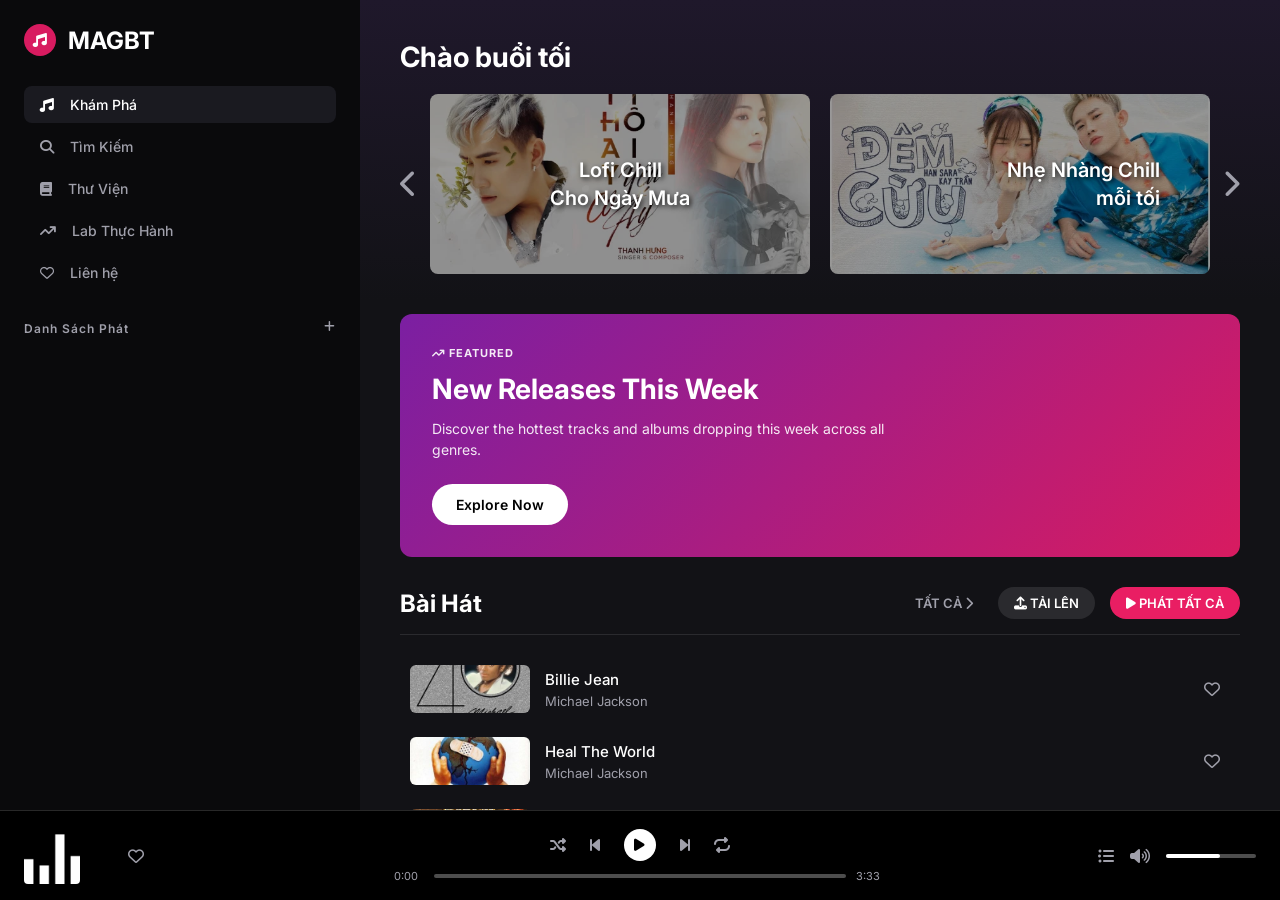
==== index.html @ b487c36a "first commit" ====
<!DOCTYPE html>
<html lang="vi">
<head>
    <meta charset="UTF-8">
    <meta name="viewport" content="width=device-width, initial-scale=1.0">
    <title>MusicAyGiBiTeo</title>
    <link rel="stylesheet" href="css/style.css">
    <link rel="stylesheet" href="css/responsive.css">
    <link rel="stylesheet" href="https://cdnjs.cloudflare.com/ajax/libs/font-awesome/6.4.0/css/all.min.css">
</head>
<body>
    <div class="app-layout">
        <aside class="sidebar">
            <div class="logo">
                <div class="logo-icon"><i class="fa-solid fa-music"></i></div>
                <h2>MAGBT</h2>
            </div>

            <nav class="nav-menu">
                <a href="index.html" class="nav-item active"><i class="fa-solid fa-music"></i> Khám Phá</a>
                 <a href="search.html" class="nav-item"><i class="fa-solid fa-magnifying-glass"></i> Tìm Kiếm</a>
                <a href="library.html" class="nav-item "><i class="fa-solid fa-book"></i> Thư Viện</a>
                  <a href="labthuchanh.html" class="nav-item"><i class="fa-solid fa-arrow-trend-up"></i> Lab Thực Hành</a>
                <a href="lienhe.html" class="nav-item "><i class="fa-regular fa-heart"></i> Liên hệ</a>
            </nav>

            <div class="playlists-section">
                <div class="section-header">
                    <span>Danh Sách Phát</span>
                    <i class="fa-solid fa-plus"></i>
                </div>
                <div class="playlist-items">
                   
                    
                   
                </div>
            </div>
        </aside>

        <main class="main-content">
            <section class="banner-wrap-section">
                <h2 class="greeting-title">Chào buổi tối</h2>
                
                <div class="banner-carousel-container">
                    <button class="carousel-btn prev-btn"><i class="fa-solid fa-chevron-left"></i></button>

                    <div class="carousel-track-wrapper">
                        <div class="carousel-track" id="banner-track">
                            
                            <div class="banner-item">
                                <img src="assets/img/mv/1.webp" alt="Lofi Chill">
                                <div class="banner-text">
                                    <h3>Lofi Chill<br>Cho Ngày Mưa</h3>
                                </div>
                            </div>

                            <div class="banner-item">
                                <img src="assets/img/mv/2.webp" alt="Nhẹ Nhàng Chill">
                                <div class="banner-text right-align">
                                    <h3>Nhẹ Nhàng Chill<br>mỗi tối</h3>
                                </div>
                            </div>

                            <div class="banner-item">
                                <img src="assets/img/mv/3.webp" alt="Sôi Động">
                                <div class="banner-text">
                                    <h3>Sôi Động<br>Cuối Tuần</h3>
                                </div>
                            </div>
                                <div class="banner-item">
                                    <img src="assets/img/slider-discover/4.jpg" alt="Tình Yêu Mùa Hè">
                                <div class="banner-text right-align">
                                    <h3>Tình Yêu Mùa Hè<br>Rực Rỡ</h3>
                                </div>
                            </div>
                        </div>
                    </div>

                    <button class="carousel-btn next-btn"><i class="fa-solid fa-chevron-right"></i></button>
                </div>
            </section>

            


            <section class="now-playing-display" style="display:none;">
                <div class="now-playing-card">
                    <img class="now-playing-thumb" src="" alt="Album Cover">
                    <div class="now-playing-details">
                        <h2 class="now-playing-title">Chọn một bài hát để phát</h2>
                        <p class="now-playing-artist">-</p>
                        <div class="now-playing-time">
                            <span class="now-playing-current">0:00</span> / <span class="now-playing-duration">0:00</span>
                        </div>
                    </div>
                </div>
            </section>

            <section class="now-playing-display" style="display:none;" aria-hidden="true">
                <div class="now-playing-card">
                    <img class="now-playing-thumb" src="" alt="Now playing cover">
                    <div class="now-playing-details">
                        <h2 class="now-playing-title">Chọn một bài hát để phát</h2>
                        <p class="now-playing-artist">-</p>
                        <div class="now-playing-time">
                            <span class="now-playing-current">0:00</span> / <span class="now-playing-duration">0:00</span>
                        </div>
                    </div>
                </div>
            </section>

            <section class="featured-banner">
                <p class="tag"><i class="fa-solid fa-arrow-trend-up"></i> FEATURED</p>
                <h2>New Releases This Week</h2>
                <p class="banner-desc">Discover the hottest tracks and albums dropping this week across all genres.</p>
                <button class="btn-explore">Explore Now</button>
            </section>

            <div class="pro-track-section">
    <div class="pro-track-header">
        <h2>Bài Hát</h2>
        <div class="header-actions">
            <a href="#" class="view-all">TẤT CẢ <i class="fa-solid fa-chevron-right"></i></a>
            <button class="btn-action btn-upload"><i class="fa-solid fa-upload"></i> TẢI LÊN</button>
            <button class="btn-action btn-playall"><i class="fa-solid fa-play"></i> PHÁT TẤT CẢ</button>
            <input type="file" id="uploadAudioInput" accept="audio/*" multiple style="display:none">
        </div>
    </div>

    <div class="pro-track-list">
        <div class="pro-track-item" 
             data-src="assets/music/list-song/Billie Jean.mp3"
             data-title="Billie Jean"
             data-artist="Michael Jackson"
             data-thumb="assets/img/songs/billiejean.jpg">
            
            <div class="track-thumb">
                <img src="assets/img/songs/billiejean.jpg" alt="Song Cover">
                <div class="thumb-overlay"><i class="fa-solid fa-play"></i></div>
            </div>
            <div class="track-body">
                <h4>Billie Jean</h4>
                <p>Michael Jackson</p>
            </div>
            <div class="track-actions">
                <i class="fa-regular fa-heart"></i>
               
            </div>
        </div>


        <div class="pro-track-item" 
             data-src="assets/music/list-song/Heal The World.mp3"
             data-title="Heal The World"
             data-artist="Michael Jackson"
             data-thumb="assets/img/songs/healtheworld.jpg">
            
            <div class="track-thumb">
                <img src="assets/img/songs/healtheworld.jpg" alt="Song Cover">
                <div class="thumb-overlay"><i class="fa-solid fa-play"></i></div>
            </div>
            <div class="track-body">
                <h4>Heal The World</h4>
                <p>Michael Jackson</p>
            </div>
            <div class="track-actions">
                <i class="fa-regular fa-heart"></i>
    
            </div>
        </div>
        <div class="pro-track-item" 
             data-src="assets/music/list-song/Tuyển Bạn Gái.mp3"
             data-title="Tuyển Bạn Gái"
             data-artist="Ogenus"
             data-thumb="assets/img/songs/tuyenbangai.jpg">
            
            <div class="track-thumb">
                <img src="assets/img/songs/tuyenbangai.jpg" alt="Song Cover">
                <div class="thumb-overlay"><i class="fa-solid fa-play"></i></div>
            </div>
            <div class="track-body">
                <h4>Tuyển Bạn Gái</h4>
                <p>Ogenus</p>
            </div>
            <div class="track-actions">
                <i class="fa-regular fa-heart"></i>
    
            </div>
        </div>
          <div class="pro-track-item" 
             data-src="assets/music/list-song/Anh Chẳng Thể.mp3"
             data-title="Anh Chẳng Thể"
             data-artist="Phạm Kỳ"
             data-thumb="assets/img/songs/anhchangthe.jpg">
            
            <div class="track-thumb">
                <img src="assets/img/songs/anhchangthe.jpg" alt="Song Cover">
                <div class="thumb-overlay"><i class="fa-solid fa-play"></i></div>
            </div>
            <div class="track-body">
                <h4>Anh Chẳng Thể</h4>
                <p>Phạm Kỳ</p>
            </div>
            <div class="track-actions">
                <i class="fa-regular fa-heart"></i>
    
            </div>
        </div>

      
       

       

    </div>
</div>

            <section class="popular-albums">
                <div class="section-header-main">
                    <h2>Albums Thịnh Hành</h2>
                    <a href="#" class="see-all">See all <i class="fa-solid fa-chevron-right"></i></a>
                </div>
                <div class="albums-scroll">
                    <div class="album-card">
                        <img src="https://images.unsplash.com/photo-1614613535308-eb5fbd3d2c17?q=80&w=200&auto=format&fit=crop" alt="Album">
                        <h4>Neon Solitude</h4>
                        <p>Luna Ray</p>
                    </div>
                    <div class="album-card">
                        <img src="https://images.unsplash.com/photo-1511671782779-c97d3d27a1d4?q=80&w=200&auto=format&fit=crop" alt="Album">
                        <h4>Side B</h4>
                        <p>The Static</p>
                    </div>
                    <div class="album-card">
                        <img src="https://images.unsplash.com/photo-1557672172-298e090bd0f1?q=80&w=200&auto=format&fit=crop" alt="Album">
                        <h4>Electric Youth</h4>
                        <p>Cypher</p>
                    </div>
                    <div class="album-card">
                        <img src="https://images.unsplash.com/photo-1470225620780-dba8ba36b745?q=80&w=200&auto=format&fit=crop" alt="Album">
                        <h4>Cosmos</h4>
                        <p>Orbital</p>
                    </div>
                    <div class="album-card">
                        <img src="https://images.unsplash.com/photo-1514525253161-7a46d19cd819?q=80&w=200&auto=format&fit=crop" alt="Album">
                        <h4>Wax</h4>
                        <p>Analogue</p>
                    </div>
                </div>
            </section>
             <section class="popular-">
                <div class="section-header-main">
                    <h2>Nghệ Sĩ Thịnh Hành</h2>
                    <a href="#" class="see-all">See all <i class="fa-solid fa-chevron-right"></i></a>
                </div>
                <div class="albums-scroll">
                    <div class="album-card">
                        <img src="assets/img/singer/hieuthu2.jpg" alt="Album">
                        <h4>HIEUTHUHAI</h4>
                        <p>70242 người theo dõi</p>
                    </div>
                    <div class="album-card">
                        <img src="assets/img/singer/dangrangto.jpg" alt="Album">
                        <h4>Dangrangto</h4>
                        <p>24550 người theo dõi</p>
                    </div>
                    <div class="album-card">
                        <img src="assets/img/singer/4.webp" alt="Album">
                        <h4>Sơn Tùng MTP</h4>
                        <p>150000 người theo dõi</p>
                    </div>
                    <div class="album-card">
                        <img src="assets/img/singer/j97.jpg" alt="Album">
                        <h4>Jack - 97</h4>
                        <p>36189 người theo dõi</p>
                    </div>
                    <div class="album-card">
                        <img src="https://images.unsplash.com/photo-1514525253161-7a46d19cd819?q=80&w=200&auto=format&fit=crop" alt="Album">
                        <h4>Wax</h4>
                        <p>Analogue</p>
                    </div>
                </div>
            </section>
            <footer>
            <p>Trần Trương Hoàng Nhân - DH52301371 - D23_TH07</p>
        </footer>
        </main>
    </div>

    <footer class="player-bar">
        <div class="now-playing">
                <img src="assets/img/songs/icon-playing.gif" width="40"  alt="Now Playing">
            <div class="playing-info">
                <h4></h4>
                <p></p>
            </div>
            <i class="fa-regular fa-heart"></i>
        </div>

        <div class="player-controls-wrapper">
            <div class="controls-buttons">
                <i class="fa-solid fa-shuffle"></i>
                <i class="fa-solid fa-backward-step"></i>
                <button class="play-circle"><i class="fa-solid fa-play"></i></button>
                <i class="fa-solid fa-forward-step"></i>
                <i class="fa-solid fa-repeat"></i>
            </div>
            <div class="playback-bar">
                <span class="time">0:00</span>
                <div class="progress-bg"><div class="progress-current" "></div></div>
                <span class="time">3:33</span>
            </div>
        </div>

        <div class="extra-controls">
            <i class="fa-solid fa-list-ul"></i>
            <i class="fa-solid fa-volume-high"></i>
            <div class="volume-bg"><div class="volume-current" style="width: 60%;"></div></div>
        </div>
    </footer>
    <script src="js/main.js"></script>
    <script src="js/banner.js"></script>
    <script src="js/responsive.js"></script>
</body>
</html>
---- css/style.css ----
@import url('https://fonts.googleapis.com/css2?family=Inter:wght@400;500;600;700&display=swap');

:root {
    --bg-main: #121216;
    --bg-sidebar: #0a0a0c;
    --bg-player: #000000;
    --bg-card: #1c1c24;
    --bg-card-hover: #2a2a35;
    --text-primary: #ffffff;
    --text-secondary: #a0a0ab;
    --accent-color: #d81b60;
    --player-height: 90px;
}

* {
    margin: 0;
    padding: 0;
    box-sizing: border-box;
    font-family: 'Inter', sans-serif;
}

body {
    background-color: var(--bg-main);
    color: var(--text-primary);
    height: 100vh;
    overflow: hidden;
}

.app-layout {
    display: flex;
    height: calc(100vh - var(--player-height));
}

/* ================= SIDEBAR ================= */
.sidebar {
    width: 360px;
    background-color: var(--bg-sidebar);
    padding: 24px;
    display: flex;
    flex-direction: column;
}

.logo {
    display: flex;
    align-items: center;
    gap: 12px;
    margin-bottom: 30px;
}

.logo-icon {
    background-color: var(--accent-color);
    width: 32px;
    height: 32px;
    border-radius: 50%;
    display: flex;
    align-items: center;
    justify-content: center;
    font-size: 14px;
}

.nav-menu {
    display: flex;
    flex-direction: column;
    gap: 5px;
    margin-bottom: 30px;
}

.nav-item {
    text-decoration: none;
    color: var(--text-secondary);
    padding: 10px 16px;
    border-radius: 8px;
    display: flex;
    align-items: center;
    gap: 16px;
    font-weight: 500;
    font-size: 14px;
    transition: all 0.2s;
}

.nav-item:hover {
    color: var(--text-primary);
}

.nav-item.active {
    background-color: #1a1a20;
    color: var(--text-primary);
}

.section-header {
    display: flex;
    justify-content: space-between;
    color: var(--text-secondary);
    font-size: 12px;
    font-weight: 600;
    letter-spacing: 1px;
    margin-bottom: 15px;
}

.playlist-items {
    overflow-y: auto;
    display: flex;
    flex-direction: column;
    gap: 15px;
}

.pl-item {
    display: flex;
    align-items: center;
    gap: 12px;
    cursor: pointer;
}

.pl-icon {
    background-color: #1a1a20;
    padding: 10px;
    border-radius: 6px;
    color: var(--text-secondary);
    font-size: 12px;
}

.pl-info p {
    font-size: 14px;
    font-weight: 500;
}

.pl-info span {
    font-size: 12px;
    color: var(--text-secondary);
}

/* ================= MAIN CONTENT ================= */
.main-content {
    flex: 1;
    padding: 30px 40px;
    overflow-y: auto;
    background: linear-gradient(180deg, #1f182b 0%, var(--bg-main) 300px);
}

.top-header {
    display: flex;
    justify-content: space-between;
    align-items: flex-start;
    margin-bottom: 30px;
}

.greeting {
    font-size: 28px;
    font-weight: 700;
    margin-bottom: 4px;
}

.subtitle {
    color: var(--text-secondary);
    font-size: 14px;
}

.user-avatar {
    background-color: var(--accent-color);
    width: 36px;
    height: 36px;
    border-radius: 50%;
    display: flex;
    align-items: center;
    justify-content: center;
    font-weight: 600;
    font-size: 14px;
}

.section-header-main {
    display: flex;
    justify-content: space-between;
    align-items: flex-end;
    margin-bottom: 16px;
    margin-top: 40px;
}

.section-header-main h2 {
    font-size: 20px;
    font-weight: 600;
}

.see-all {
    color: var(--text-secondary);
    text-decoration: none;
    font-size: 13px;
    font-weight: 500;
}

.see-all:hover {
    color: var(--text-primary);
    text-decoration: underline;
}

/* Recently Played Grid */
.recent-grid {
    display: grid;
    grid-template-columns: repeat(2, 1fr);
    gap: 16px;
}

.recent-card {
    background-color: var(--bg-card);
    border-radius: 6px;
    display: flex;
    align-items: center;
    cursor: pointer;
    overflow: hidden;
    transition: background 0.3s;
}

.recent-card:hover {
    background-color: var(--bg-card-hover);
}

.recent-card img {
    width: 64px;
    height: 64px;
    object-fit: cover;
}

.recent-info {
    padding: 0 16px;
}

.recent-info h4 {
    font-size: 14px;
    font-weight: 600;
    margin-bottom: 4px;
}

.recent-info p {
    font-size: 13px;
    color: var(--text-secondary);
}

/* Featured Banner */
.featured-banner {
    background: linear-gradient(135deg, #7b1fa2, #d81b60);
    border-radius: 12px;
    padding: 32px;
    margin-top: 40px;
}

.tag {
    font-size: 11px;
    font-weight: 700;
    letter-spacing: 1px;
    margin-bottom: 12px;
    opacity: 0.9;
}

/* Now Playing display (large) */
.now-playing-display {
    margin-bottom: 24px;
}

.now-playing-card {
    background: linear-gradient(135deg, #1f1f2e 0%, #2d2d44 100%);
    border-radius: 12px;
    padding: 24px;
    display: flex;
    gap: 20px;
    align-items: center;
    color: white;
}

.now-playing-thumb {
    width: 160px;
    height: 160px;
    border-radius: 8px;
    object-fit: cover;
    box-shadow: 0 8px 20px rgba(0,0,0,0.45);
}

.now-playing-details {
    flex: 1;
}

.now-playing-title {
    font-size: 22px;
    font-weight: 700;
    margin-bottom: 8px;
    color: #fff;
}

.now-playing-artist {
    font-size: 14px;
    color: #b0b0b0;
    margin-bottom: 12px;
}

.now-playing-time {
    font-size: 14px;
    color: #9a9a9a;
}

.featured-banner h2 {
    font-size: 28px;
    margin-bottom: 12px;
}

.banner-desc {
    font-size: 14px;
    opacity: 0.9;
    max-width: 500px;
    margin-bottom: 24px;
    line-height: 1.5;
}

.btn-explore {
    background-color: #ffffff;
    color: #000000;
    border: none;
    padding: 12px 24px;
    border-radius: 24px;
    font-weight: 600;
    font-size: 14px;
    cursor: pointer;
    transition: transform 0.2s;
}

.btn-explore:hover {
    transform: scale(1.05);
}

/* Trending Tracks Table */
.track-table {
    width: 100%;
    display: flex;
    flex-direction: column;
}

.track-header,
.track-row {
    display: grid;
    grid-template-columns: 40px minmax(250px, 2fr) minmax(150px, 1fr) 60px;
    align-items: center;
    padding: 10px 16px;
    border-radius: 6px;
}

.track-header {
    color: var(--text-secondary);
    font-size: 12px;
    font-weight: 600;
    letter-spacing: 1px;
    margin-bottom: 8px;
    border-bottom: 1px solid #2a2a35;
    padding-bottom: 16px;
}

.track-row:hover {
    background-color: var(--bg-card-hover);
}

.track-row.active-play {
    background-color: rgba(255, 255, 255, 0.1);
}

.col-id {
    color: var(--text-secondary);
    font-size: 14px;
    text-align: center;
}

.track-row.active-play .col-id i {
    color: var(--accent-color);
}

.col-title {
    display: flex;
    align-items: center;
    gap: 16px;
}

.col-title img {
    width: 40px;
    height: 40px;
    border-radius: 4px;
    object-fit: cover;
}

.col-title h4 {
    font-size: 14px;
    font-weight: 500;
}

.col-title p {
    font-size: 13px;
    color: var(--text-secondary);
    margin-top: 2px;
}

.col-album {
    color: var(--text-secondary);
    font-size: 14px;
}

.col-time {
    color: var(--text-secondary);
    font-size: 14px;
    text-align: right;
}

/* Popular Albums */
.albums-scroll {
    display: flex;
    gap: 24px;
    overflow-x: auto;
    padding-bottom: 20px;
}

.album-card {
    min-width: 180px;
    background-color: var(--bg-card);
    padding: 16px;
    border-radius: 8px;
    cursor: pointer;
    transition: background 0.3s;
}

.album-card:hover {
    background-color: var(--bg-card-hover);
}

.album-card img {
    width: 100%;
    aspect-ratio: 1;
    border-radius: 6px;
    object-fit: cover;
    margin-bottom: 12px;
    box-shadow: 0 8px 16px rgba(0, 0, 0, 0.3);
}

.album-card h4 {
    font-size: 14px;
    font-weight: 600;
    margin-bottom: 4px;
    white-space: nowrap;
    overflow: hidden;
    text-overflow: ellipsis;
}

.album-card p {
    font-size: 13px;
    color: var(--text-secondary);
}

/* ================= PLAYER BAR ================= */
.player-bar {
    position: fixed;
    bottom: 0;
    left: 0;
    width: 100%;
    height: var(--player-height);
    background-color: var(--bg-player);
    border-top: 1px solid #282828;
    display: flex;
    align-items: center;
    justify-content: space-between;
    padding: 0 24px;
    z-index: 100;
}

.now-playing {
    display: flex;
    align-items: center;
    gap: 16px;
    width: 30%;
}

.now-playing img {
    width: 56px;
    height: 56px;
    border-radius: 4px;
}

.playing-info h4 {
    font-size: 14px;
    margin-bottom: 4px;
}

.playing-info p {
    font-size: 12px;
    color: var(--text-secondary);
}

.now-playing i {
    color: var(--text-secondary);
    margin-left: 16px;
    cursor: pointer;
}

.now-playing i:hover {
    color: var(--text-primary);
}

.player-controls-wrapper {
    display: flex;
    flex-direction: column;
    align-items: center;
    width: 40%;
}

.controls-buttons {
    display: flex;
    align-items: center;
    gap: 24px;
    margin-bottom: 8px;
    color: var(--text-secondary);
    font-size: 16px;
}

.controls-buttons i {
    cursor: pointer;
    transition: 0.2s;
}

.controls-buttons i:hover {
    color: var(--text-primary);
}

.play-circle {
    background-color: #ffffff;
    color: #000000;
    width: 32px;
    height: 32px;
    border-radius: 50%;
    border: none;
    display: flex;
    justify-content: center;
    align-items: center;
    font-size: 14px;
    cursor: pointer;
    transition: transform 0.2s;
}

.play-circle:hover {
    transform: scale(1.1);
}

.playback-bar {
    display: flex;
    align-items: center;
    gap: 10px;
    width: 100%;
    max-width: 500px;
}

.time {
    font-size: 11px;
    color: var(--text-secondary);
}

.progress-bg {
    flex: 1;
    height: 4px;
    background-color: #4d4d4d;
    border-radius: 2px;
    cursor: pointer;
    display: flex;
    align-items: center;
}

.progress-current {
    height: 100%;
    background-color: #ffffff;
    border-radius: 2px;
}

.progress-bg:hover .progress-current {
    background-color: #1db954;
    /* Màu xanh Spotify khi hover, hoặc bạn có thể đổi thành pink */
}

.extra-controls {
    display: flex;
    align-items: center;
    justify-content: flex-end;
    gap: 16px;
    width: 30%;
    color: var(--text-secondary);
}

.extra-controls i {
    cursor: pointer;
}

.extra-controls i:hover {
    color: var(--text-primary);
}

.volume-bg {
    width: 90px;
    height: 4px;
    background-color: #4d4d4d;
    border-radius: 2px;
    cursor: pointer;
}

.volume-current {
    height: 100%;
    background-color: #ffffff;
    border-radius: 2px;
}
/* ================= BANNER WRAP SECTION ================= */
.banner-wrap-section {
    margin-top: 10px;
    margin-bottom: 40px;
}

.greeting-title {
    font-size: 28px;
    font-weight: 700;
    margin-bottom: 20px;
    color: #fff;
}

.banner-carousel-container {
    position: relative;
    display: flex;
    align-items: center;
}

/* Khung bọc ngoài chứa các track trượt */
.carousel-track-wrapper {
    width: 100%;
    overflow: hidden; /* Cắt đi những banner số 3, 4 bị tràn ra ngoài */
    margin: 0 30px; /* Chừa chỗ hai bên mép cho nút mũi tên */
}

/* Thanh trượt chứa các item bên trong */
.carousel-track {
    display: flex;
    gap: 20px; /* Khoảng cách giữa 2 banner */
    transition: transform 0.4s ease-in-out; /* Hiệu ứng trượt mượt mà */
}

/* Từng thẻ banner */
.banner-item {
    flex: 0 0 calc(50% - 10px); /* Ép hiển thị chính xác 2 banner cùng lúc */
    height: 180px; 
    border-radius: 8px;
    position: relative;
    overflow: hidden;
    cursor: pointer;
}

.banner-item img {
    width: 100%;
    height: 100%;
    object-fit: cover;
    filter: brightness(0.6); /* Làm tối ảnh nền để chữ màu trắng nổi bật lên */
    transition: transform 0.3s ease;
}

.banner-item:hover img {
    transform: scale(1.05); /* Hiệu ứng phóng to ảnh nền khi rê chuột vào */
    filter: brightness(0.4);
}

.banner-text {
    position: absolute;
    top: 50%;
    left: 50%;
    transform: translate(-50%, -50%);
    width: 100%;
    text-align: center; /* Mặc định chữ căn giữa */
    color: #fff;
    padding: 0 20px;
}

/* Căn phải cho banner thứ 2 giống trong ảnh của bạn */
.banner-text.right-align {
    left: auto;
    right: 30px;
    transform: translateY(-50%);
    text-align: right;
}

.banner-text h3 {
    font-size: 20px;
    font-weight: 600;
    line-height: 1.4;
    text-shadow: 2px 2px 5px rgba(0,0,0,0.8); /* Bóng đổ cho chữ */
}

/* Nút điều hướng mũi tên */
.carousel-btn {
    position: absolute;
    top: 50%;
    transform: translateY(-50%);
    background: transparent;
    border: none;
    color: var(--text-secondary);
    font-size: 28px;
    cursor: pointer;
    transition: color 0.2s;
    z-index: 10;
}

.carousel-btn:hover { color: #fff; }
.prev-btn { left: 0; }
.next-btn { right: 0; }

/* ================= TRANG SEARCH ================= */

.page-title {
    font-size: 28px;
    font-weight: 700;
    margin-bottom: 24px;
}

/* Thanh tìm kiếm */
.search-input-container {
    display: flex;
    align-items: center;
    background-color: #24242d; /* Màu xám tối */
    padding: 12px 20px;
    border-radius: 24px;
    width: 100%;
    max-width: 500px;
    margin-bottom: 40px;
}

.search-input-container i {
    color: var(--text-secondary);
    font-size: 18px;
    margin-right: 12px;
}

.search-input-container input {
    background: transparent;
    border: none;
    outline: none;
    color: #fff;
    font-size: 15px;
    width: 100%;
}

.search-input-container input::placeholder {
    color: var(--text-secondary);
}

.section-title-search {
    font-size: 18px;
    font-weight: 600;
    margin-bottom: 20px;
    margin-top: 10px;
}

/* Lưới Thể Loại (Genre) */
.genre-grid {
    display: grid;
    /* Tự động chia cột: nếu màn hình hẹp sẽ ít cột, rộng sẽ nhiều cột */
    grid-template-columns: repeat(auto-fill, minmax(180px, 1fr));
    gap: 16px;
    margin-bottom: 40px;
}

.genre-card {
    height: 100px;
    border-radius: 8px;
    display: flex;
    align-items: center;
    justify-content: center;
    font-size: 16px;
    font-weight: 700;
    color: #fff;
    cursor: pointer;
    box-shadow: 0 4px 10px rgba(0,0,0,0.2);
    transition: transform 0.2s;
    /* Dùng blend mode để ảnh nền (nếu có) chìm vào màu gradient */
    background-blend-mode: overlay;
}

.genre-card:hover {
    transform: scale(1.03);
}

/* Các dải màu Gradient bám sát bản thiết kế Figma của bạn */
.gradient-pop { background: linear-gradient(135deg, #ff416c, #ff4b2b); }
.gradient-electronic { background: linear-gradient(135deg, #0072ff, #00c6ff); }
.gradient-hiphop { background: linear-gradient(135deg, #f7971e, #ffd200); }
.gradient-jazz { background: linear-gradient(135deg, #11998e, #38ef7d); }
.gradient-rock { background: linear-gradient(135deg, #cb2d3e, #ef473a); }
.gradient-lofi { background: linear-gradient(135deg, #6a3093, #a044ff); }
.gradient-classical { background: linear-gradient(135deg, #e65c00, #F9D423); }
.gradient-rb { background: linear-gradient(135deg, #8E2DE2, #4A00E0); }
.gradient-ambient { background: linear-gradient(135deg, #2193b0, #6dd5ed); }

/* Danh sách All Tracks */
.all-tracks-list {
    display: flex;
    flex-direction: column;
}

.search-track-row {
    display: flex;
    align-items: center;
    padding: 10px 16px;
    border-radius: 6px;
    cursor: pointer;
    transition: background 0.2s;
}

.search-track-row:hover {
    background-color: var(--bg-card-hover);
}

.search-track-row.active-play {
    background-color: rgba(255, 255, 255, 0.05); /* Sáng lên khi đang phát */
}

.st-id {
    width: 40px;
    color: var(--text-secondary);
    font-size: 14px;
    text-align: center;
}

.search-track-row.active-play .st-id i {
    color: #fff;
}

.st-info {
    flex: 1;
    display: flex;
    align-items: center;
    gap: 16px;
}

.st-info img {
    width: 45px;
    height: 45px;
    border-radius: 4px;
    object-fit: cover;
}

.st-text h4 {
    font-size: 15px;
    font-weight: 500;
    color: #fff;
    margin-bottom: 4px;
}

.st-text p {
    font-size: 13px;
    color: var(--text-secondary);
}

.search-track-row.active-play .st-text h4 {
    color: var(--accent-color); /* Đổi màu tên bài hát nếu muốn nó nổi bật */
}

.st-time {
    color: var(--text-secondary);
    font-size: 14px;
}
/* ================= TRANG YOUR LIBRARY ================= */

.library-header {
    display: flex;
    justify-content: space-between;
    align-items: center;
    margin-bottom: 24px;
}

.btn-new-playlist {
    background-color: transparent;
    border: 1px solid var(--text-secondary);
    color: #fff;
    padding: 8px 16px;
    border-radius: 20px;
    font-size: 14px;
    font-weight: 600;
    cursor: pointer;
    transition: all 0.2s;
}

.btn-new-playlist:hover {
    border-color: #fff;
    transform: scale(1.05);
}

/* Thanh Tabs */
.library-tabs {
    display: flex;
    gap: 12px;
    margin-bottom: 30px;
}

.tab-btn {
    background-color: #24242d;
    border: none;
    color: #fff;
    padding: 10px 20px;
    border-radius: 24px;
    font-size: 14px;
    font-weight: 500;
    cursor: pointer;
    display: flex;
    align-items: center;
    gap: 8px;
    transition: all 0.2s;
}

/* Nút tab đang được chọn (trắng) */
.tab-btn.active {
    background-color: #fff;
    color: #000;
}

/* Ẩn/Hiện nội dung Tab */
.library-tab-content {
    display: none; /* Ẩn mặc định */
    animation: fadeIn 0.3s ease;
}

.library-tab-content.active-content {
    display: block; /* Hiện khi active */
}

/* Lưới Playlist khổ lớn */
.library-grid-large {
    display: grid;
    grid-template-columns: repeat(auto-fill, minmax(300px, 1fr));
    gap: 24px;
}

.create-playlist-card {
    background-color: var(--bg-card);
    height: 220px;
    border-radius: 12px;
    display: flex;
    flex-direction: column;
    justify-content: center;
    align-items: center;
    cursor: pointer;
    transition: background 0.2s;
}

.create-playlist-card:hover {
    background-color: var(--bg-card-hover);
}

.circle-icon {
    width: 50px;
    height: 50px;
    background-color: #333;
    border-radius: 50%;
    display: flex;
    justify-content: center;
    align-items: center;
    font-size: 20px;
    margin-bottom: 12px;
}

/* Thẻ Playlist có ảnh nền */
.playlist-card-bg {
    height: 220px;
    border-radius: 12px;
    background-size: cover;
    background-position: center;
    position: relative;
    overflow: hidden;
    cursor: pointer;
}

.card-overlay {
    position: absolute;
    inset: 0;
    background: linear-gradient(to top, rgba(0,0,0,0.9) 0%, rgba(0,0,0,0) 60%);
    display: flex;
    flex-direction: column;
    justify-content: flex-end;
    padding: 20px;
    transition: background 0.3s;
}

.playlist-card-bg:hover .card-overlay {
    background: linear-gradient(to top, rgba(0,0,0,0.9) 0%, rgba(0,0,0,0.2) 60%);
}

.play-hover-btn {
    position: absolute;
    top: 20px;
    right: 20px;
    width: 40px;
    height: 40px;
    border-radius: 50%;
    background-color: var(--accent-color);
    color: #fff;
    border: none;
    font-size: 16px;
    display: flex;
    justify-content: center;
    align-items: center;
    opacity: 0; /* Ẩn mặc định */
    transform: translateY(10px);
    transition: all 0.3s ease;
    cursor: pointer;
}

.playlist-card-bg:hover .play-hover-btn {
    opacity: 1; /* Hiện ra khi hover */
    transform: translateY(0);
}

.card-text h3 { font-size: 18px; margin-bottom: 6px; }
.card-text p { font-size: 13px; color: #ccc; }

/* Lưới Album */
.library-grid-regular {
    display: grid;
    grid-template-columns: repeat(auto-fill, minmax(200px, 1fr));
    gap: 24px;
}

/* Danh sách Nghệ Sĩ (Table) */
.artist-table-header {
    display: flex;
    padding: 10px 16px;
    border-bottom: 1px solid #2a2a35;
    margin-bottom: 16px;
    color: var(--text-secondary);
    font-size: 12px;
    font-weight: 600;
}

.artist-row {
    display: flex;
    align-items: center;
    padding: 12px 16px;
    border-radius: 6px;
    cursor: pointer;
    transition: background 0.2s;
}

.artist-row:hover { background-color: var(--bg-card-hover); }

/* Căn chỉnh cột cho Artist Table */
.col-hash { width: 40px; color: var(--text-secondary); }
.col-artist { flex: 2; display: flex; align-items: center; gap: 16px; font-weight: 600; }
.col-genre { flex: 1; color: var(--text-secondary); font-size: 14px; }
.col-listeners { flex: 1; color: var(--text-secondary); font-size: 14px; text-align: right; }

.artist-avatar { width: 40px; height: 40px; border-radius: 50%; object-fit: cover; }
/* ================= TRANG LIÊN HỆ ================= */

.contact-wrapper {
    display: grid;
    grid-template-columns: 1fr 1.2fr; /* Chia cột: form to hơn một chút */
    gap: 40px;
    background-color: var(--bg-card); /* Nền xám của thẻ */
    padding: 40px;
    border-radius: 16px;
    margin-top: 20px;
    box-shadow: 0 10px 30px rgba(0,0,0,0.2);
}

/* Cột Thông Tin */
.contact-info h2 {
    font-size: 32px;
    color: #fff;
    margin-bottom: 16px;
}

.contact-info p {
    color: var(--text-secondary);
    line-height: 1.6;
    margin-bottom: 40px;
    font-size: 15px;
}

.info-list {
    display: flex;
    flex-direction: column;
    gap: 24px;
}

.info-item {
    display: flex;
    align-items: center;
    gap: 16px;
}

.info-icon {
    width: 48px;
    height: 48px;
    background-color: #24242d;
    border-radius: 50%;
    display: flex;
    justify-content: center;
    align-items: center;
    color: var(--accent-color);
    font-size: 20px;
    transition: all 0.3s;
}

.info-item:hover .info-icon {
    background-color: var(--accent-color);
    color: #fff;
    transform: scale(1.1);
}

.info-text h4 {
    font-size: 15px;
    color: #fff;
    margin-bottom: 4px;
}

.info-text span {
    font-size: 14px;
    color: var(--text-secondary);
}

/* Cột Form Liên Hệ */
.contact-form-box {
    background-color: #1a1a20; /* Màu nền form tối hơn thẻ một chút để tạo chiều sâu */
    padding: 30px;
    border-radius: 12px;
}

.input-row {
    display: grid;
    grid-template-columns: 1fr 1fr;
    gap: 20px;
}

.input-group {
    margin-bottom: 20px;
    display: flex;
    flex-direction: column;
    gap: 8px;
}

.input-group label {
    font-size: 13px;
    color: var(--text-secondary);
    font-weight: 600;
}

.input-group input, 
.input-group textarea {
    width: 100%;
    background-color: #24242d;
    border: 1px solid #333;
    color: #fff;
    padding: 14px 16px;
    border-radius: 8px;
    font-size: 15px;
    outline: none;
    transition: all 0.3s ease;
}

.input-group input:focus, 
.input-group textarea:focus {
    border-color: var(--accent-color); /* Viền sáng lên khi click vào */
    background-color: #2a2a35;
}

.btn-submit-contact {
    background-color: var(--accent-color);
    color: #fff;
    border: none;
    padding: 16px 24px;
    border-radius: 8px;
    font-size: 16px;
    font-weight: 600;
    cursor: pointer;
    width: 100%;
    display: flex;
    justify-content: center;
    align-items: center;
    gap: 10px;
    transition: all 0.3s ease;
}

.btn-submit-contact:hover {
    background-color: #e91e63; /* Màu sáng hơn một chút khi hover */
    transform: translateY(-2px);
    box-shadow: 0 4px 15px rgba(216, 27, 96, 0.4);
}
/* ================= TRANG LAB THỰC HÀNH ================= */

.lab-grid {
    display: grid;
    /* Tự động chia cột, mỗi cột tối thiểu 250px, tự động dàn đều lấp đầy khoảng trống */
    grid-template-columns: repeat(auto-fill, minmax(250px, 1fr));
    gap: 24px;
    margin-top: 20px;
    padding-bottom: 40px;
}

.lab-card {
    background-color: var(--bg-card); /* Nền xám của thẻ */
    border-radius: 12px;
    padding: 24px;
    display: flex;
    flex-direction: column;
    justify-content: space-between; /* Đẩy nội dung lên trên và nút xuống dưới cùng */
    min-height: 260px; /* Đảm bảo các thẻ có độ cao bằng nhau */
    box-shadow: 0 4px 15px rgba(0,0,0,0.2);
    transition: transform 0.3s ease, background-color 0.3s;
    border: 1px solid rgba(255, 255, 255, 0.05);
}

.lab-card:hover {
    transform: translateY(-5px); /* Hiệu ứng nổi lên khi rê chuột */
    background-color: var(--bg-card-hover);
}

.lab-content h3 {
    font-size: 18px;
    font-weight: 600;
    color: #fff;
    margin-bottom: 16px;
    line-height: 1.4;
}

.lab-list-items {
    list-style: none;
    margin-bottom: 24px;
}

.lab-list-items li {
    color: var(--text-secondary);
    font-size: 15px;
    margin-bottom: 10px;
    padding-left: 15px;
    position: relative;
}

/* Tạo dấu chấm nhỏ (bullet) tùy chỉnh trước mỗi dòng lab */
.lab-list-items li::before {
    content: "";
    position: absolute;
    left: 0;
    top: 8px;
    width: 6px;
    height: 6px;
    background-color: var(--accent-color);
    border-radius: 50%;
}

.btn-lab-detail {
    background-color: var(--accent-color); /* Nút màu điểm nhấn (hồng/tím) */
    color: #fff;
    border: none;
    padding: 12px 0;
    border-radius: 6px;
    font-size: 15px;
    font-weight: 600;
    cursor: pointer;
    width: 100%;
    transition: all 0.2s ease;
}

.btn-lab-detail:hover {
    opacity: 0.9;
    transform: scale(1.02);
}


/* ================= DANH SÁCH BÀI HÁT CHUYÊN NGHIỆP ================= */

.pro-track-section {
    margin-top: 30px;
}

/* Phần Header có nút chức năng */
.pro-track-header {
    display: flex;
    justify-content: space-between;
    align-items: center;
    margin-bottom: 20px;
    padding-bottom: 15px;
    border-bottom: 1px solid rgba(255, 255, 255, 0.1);
}

.pro-track-header h2 {
    font-size: 24px;
    color: #fff;
}

.header-actions {
    display: flex;
    align-items: center;
    gap: 15px;
}

.view-all {
    color: var(--text-secondary);
    text-decoration: none;
    font-size: 13px;
    font-weight: 600;
    margin-right: 10px;
    transition: color 0.2s;
}
.view-all:hover { color: #fff; }

.btn-action {
    background-color: rgba(255, 255, 255, 0.1);
    color: #fff;
    border: none;
    padding: 8px 16px;
    border-radius: 20px;
    font-size: 13px;
    font-weight: 600;
    cursor: pointer;
    transition: all 0.2s;
}

.btn-upload:hover { background-color: rgba(255, 255, 255, 0.2); }
.btn-playall { background-color: #e91e63; /* Màu hồng điểm nhấn */ }
.btn-playall:hover { background-color: #c2185b; transform: scale(1.05); }

/* Từng dòng bài hát */
.pro-track-item {
    display: flex;
    align-items: center;
    padding: 10px;
    border-radius: 8px;
    margin-bottom: 4px;
    transition: background-color 0.2s;
    cursor: pointer;
}

/* Hiệu ứng Hover và Active */
.pro-track-item:hover {
    background-color: rgba(255, 255, 255, 0.08); /* Sáng lên khi rê chuột */
}
.pro-track-item.active-playing {
    background-color: rgba(255, 255, 255, 0.15); /* Sáng hơn nếu đang phát */
}

/* Xử lý hình ảnh và nút Play đè lên */
.track-thumb {
    position: relative;
    width: 48px;
    height: 48px;
    border-radius: 6px;
    overflow: hidden; /* Cắt gọn hình ảnh bo góc */
    margin-right: 15px;
    flex-shrink: 0;
}

.track-thumb img {
    width: 100%;
    height: 100%;
    object-fit: cover;
}

/* Lớp phủ đen và nút Play ở giữa ảnh */
.thumb-overlay {
    position: absolute;
    top: 0; left: 0; right: 0; bottom: 0;
    background-color: rgba(0, 0, 0, 0.5); /* Nền đen mờ */
    display: flex;
    justify-content: center;
    align-items: center;
    color: #fff;
    font-size: 18px;
    opacity: 0; /* Ẩn đi mặc định */
    transition: opacity 0.2s;
}

/* Khi rê chuột vào dòng bài hát HOẶC bài hát đang phát -> Hiện nút Play */
.pro-track-item:hover .thumb-overlay,
.pro-track-item.active-playing .thumb-overlay {
    opacity: 1; 
}

/* Phần chữ: Tiêu đề và Ca sĩ */
.track-body {
    flex: 1;
    display: flex;
    flex-direction: column;
    justify-content: center;
}

.track-body h4 {
    font-size: 15px;
    color: #fff;
    font-weight: 500;
    margin-bottom: 4px;
}

.track-body p {
    font-size: 13px;
    color: var(--text-secondary);
}

/* Phần bên phải: Trái tim và Thời gian */
.track-actions {
    display: flex;
    align-items: center;
    gap: 20px;
}

.track-actions i {
    font-size: 16px;
    color: var(--text-secondary); /* Màu xám */
    cursor: pointer;
    transition: color 0.2s;
}

.track-actions i:hover {
    color: #fff;
}

.track-actions i.liked {
    color: #e91e63; /* Màu hồng nếu đã thích */
}

.track-actions .time {
    color: var(--text-secondary);
    font-size: 14px;
    width: 45px;
    text-align: right;
}
/* ================= TẠO THANH CUỘN CHO DANH SÁCH BÀI HÁT ================= */

.pro-track-list {
   
    max-height: 300px; 
    overflow-y: auto; /* Bật thanh cuộn dọc khi vượt quá chiều cao */
    padding-right: 10px; /* Chừa một chút khoảng trống bên phải để thanh cuộn không đè vào icon thời gian */
}

/* --- TRANG TRÍ THANH CUỘN (SCROLLBAR CUSTOMIZATION) --- */

/* Độ rộng của thanh cuộn */
.pro-track-list::-webkit-scrollbar {
    width: 6px;
}

/* Nền của thanh cuộn (Track) */
.pro-track-list::-webkit-scrollbar-track {
    background: rgba(255, 255, 255, 0.05); 
    border-radius: 10px;
}

/* Phần tay cầm để kéo (Thumb) */
.pro-track-list::-webkit-scrollbar-thumb {
    background: rgba(255, 255, 255, 0.2); 
    border-radius: 10px;
}

/* Khi rê chuột vào tay cầm */
.pro-track-list::-webkit-scrollbar-thumb:hover {
    background: rgba(255, 255, 255, 0.4);
}

/* ================= RESPONSIVE DESIGN ================= */

/* MOBILE: Điện thoại nhỏ (< 480px) */
@media screen and (max-width: 479px) {
    :root {
        --player-height: 80px;
    }

    .app-layout {
        flex-direction: column;
        height: auto;
    }

    .sidebar {
        width: 100%;
        padding: 16px;
        border-bottom: 1px solid #282828;
        flex-direction: row;
        justify-content: space-between;
        align-items: center;
    }

    .logo {
        margin-bottom: 0;
    }

    .logo h2 {
        display: none;
    }

    .nav-menu {
        display: none;
    }

    .playlists-section {
        display: none;
    }

    .main-content {
        width: 100%;
        padding: 16px;
        height: calc(100vh - 180px);
        overflow-y: auto;
    }

    .top-header {
        flex-direction: column;
        gap: 12px;
    }

    .greeting {
        font-size: 20px;
    }

    .banner-item {
        flex: 0 0 calc(100% - 10px);
        height: 120px;
    }

    .banner-text h3 {
        font-size: 16px;
    }

    .carousel-btn {
        font-size: 20px;
    }

    .featured-banner {
        padding: 20px;
    }

    .featured-banner h2 {
        font-size: 20px;
    }

    .pro-track-item {
        flex-direction: column;
        align-items: flex-start;
    }

    .track-thumb {
        width: 100%;
    }

    .track-thumb img {
        width: 100%;
        height: 150px;
    }

    .pro-track-list {
        max-height: 400px;
    }

    .genre-grid {
        grid-template-columns: repeat(2, 1fr);
        gap: 12px;
    }

    .genre-card {
        height: 80px;
        font-size: 14px;
    }

    .album-card {
        min-width: 150px;
    }

    .player-bar {
        flex-direction: column;
        gap: 10px;
        padding: 12px 16px;
        height: auto;
    }

    .now-playing {
        width: 100%;
    }

    .player-controls-wrapper {
        width: 100%;
    }

    .playback-bar {
        max-width: 100%;
    }

    .extra-controls {
        width: 100%;
        justify-content: center;
    }

    .search-input-container {
        max-width: 100%;
    }

    .carousel-track-wrapper {
        margin: 0 15px;
    }

    .recent-card {
        flex-direction: column;
    }

    .recent-card img {
        width: 100%;
        height: 100px;
    }

    .track-header,
    .track-row {
        grid-template-columns: 30px 1fr 30px;
    }

    .col-album {
        display: none;
    }

    .now-playing-card {
        flex-direction: column;
        gap: 12px;
    }

    .now-playing-thumb {
        width: 120px;
        height: 120px;
    }

    .section-header-main {
        margin-top: 20px;
    }

    footer {
        font-size: 12px;
    }
}

/* TABLET: Máy tính bảng (480px - 768px) */
@media screen and (min-width: 480px) and (max-width: 768px) {
    :root {
        --player-height: 90px;
    }

    .app-layout {
        flex-direction: column;
    }

    .sidebar {
        width: 100%;
        padding: 16px;
        border-bottom: 1px solid #282828;
        flex-direction: row;
        align-items: center;
        justify-content: space-between;
    }

    .logo {
        margin-bottom: 0;
    }

    .logo h2 {
        font-size: 18px;
    }

    .nav-menu {
        flex-direction: row;
        gap: 10px;
        margin-bottom: 0;
        flex-wrap: wrap;
    }

    .nav-item {
        font-size: 12px;
        padding: 8px 12px;
    }

    .playlists-section {
        display: none;
    }

    .main-content {
        width: 100%;
        padding: 20px;
        height: calc(100vh - 180px);
    }

    .greeting {
        font-size: 24px;
    }

    .banner-item {
        flex: 0 0 calc(100% - 10px);
        height: 140px;
    }

    .banner-text h3 {
        font-size: 18px;
    }

    .carousel-track-wrapper {
        margin: 0 20px;
    }

    .featured-banner {
        padding: 24px;
    }

    .featured-banner h2 {
        font-size: 24px;
    }

    .genre-grid {
        grid-template-columns: repeat(3, 1fr);
    }

    .genre-card {
        height: 90px;
        font-size: 14px;
    }

    .album-card {
        min-width: 160px;
    }

    .pro-track-item {
        flex-direction: column;
        align-items: flex-start;
    }

    .track-thumb {
        width: 100%;
    }

    .track-thumb img {
        width: 100%;
        height: 150px;
    }

    .pro-track-list {
        max-height: 400px;
    }

    .player-bar {
        flex-direction: column;
        gap: 12px;
        padding: 12px;
        height: auto;
    }

    .now-playing {
        width: 100%;
    }

    .player-controls-wrapper {
        width: 100%;
    }

    .extra-controls {
        width: 100%;
        justify-content: center;
    }

    .playback-bar {
        max-width: 100%;
    }

    .track-header,
    .track-row {
        grid-template-columns: 30px 1fr 40px 40px;
        font-size: 12px;
    }

    .now-playing-card {
        flex-direction: column;
        gap: 12px;
    }

    .now-playing-thumb {
        width: 140px;
        height: 140px;
    }

    .recent-grid {
        grid-template-columns: 1fr;
    }

    .section-header-main {
        margin-top: 24px;
    }
}

/* LAPTOP NHỎ: (769px - 1024px) */
@media screen and (min-width: 769px) and (max-width: 1024px) {
    .sidebar {
        width: 300px;
        padding: 20px;
    }

    .main-content {
        padding: 24px 30px;
    }

    .greeting {
        font-size: 26px;
    }

    .banner-item {
        flex: 0 0 calc(50% - 10px);
        height: 160px;
    }

    .banner-text h3 {
        font-size: 18px;
    }

    .carousel-track-wrapper {
        margin: 0 25px;
    }

    .featured-banner {
        padding: 28px;
    }

    .featured-banner h2 {
        font-size: 26px;
    }

    .genre-grid {
        grid-template-columns: repeat(4, 1fr);
        gap: 14px;
    }

    .genre-card {
        height: 100px;
    }

    .album-card {
        min-width: 170px;
    }

    .recent-grid {
        grid-template-columns: repeat(2, 1fr);
    }

    .player-bar {
        padding: 0 20px;
    }

    .now-playing {
        width: 25%;
    }

    .player-controls-wrapper {
        width: 45%;
    }

    .extra-controls {
        width: 30%;
    }

    .pro-track-item {
        flex-direction: row;
    }

    .track-thumb {
        width: 120px;
    }

    .search-input-container {
        max-width: 450px;
    }

    .track-header,
    .track-row {
        grid-template-columns: 40px minmax(200px, 1.5fr) minmax(120px, 1fr) 50px;
    }

    .now-playing-card {
        flex-direction: row;
    }

    .now-playing-thumb {
        width: 140px;
        height: 140px;
    }
}

/* DESKTOP: Màn hình lớn (> 1025px) */
@media screen and (min-width: 1025px) {
    .sidebar {
        width: 360px;
    }

    .main-content {
        padding: 30px 40px;
    }

    .banner-item {
        flex: 0 0 calc(50% - 10px);
        height: 180px;
    }

    .carousel-track-wrapper {
        margin: 0 30px;
    }

    .featured-banner {
        padding: 32px;
    }

    .genre-grid {
        grid-template-columns: repeat(auto-fill, minmax(180px, 1fr));
        gap: 16px;
    }

    .album-card {
        min-width: 180px;
    }

    .player-bar {
        padding: 0 24px;
    }

    .now-playing {
        width: 30%;
    }

    .player-controls-wrapper {
        width: 40%;
    }

    .extra-controls {
        width: 30%;
    }

    .track-header,
    .track-row {
        grid-template-columns: 40px minmax(250px, 2fr) minmax(150px, 1fr) 60px;
    }

    .search-input-container {
        max-width: 500px;
    }

    .pro-track-item {
        flex-direction: row;
    }

    .track-thumb {
        width: 120px;
    }

    .now-playing-card {
        flex-direction: row;
        gap: 20px;
    }

    .now-playing-thumb {
        width: 160px;
        height: 160px;
    }

    .recent-grid {
        grid-template-columns: repeat(2, 1fr);
    }
}

/* ULTRA WIDE: Màn hình rất rộng (> 1400px) */
@media screen and (min-width: 1400px) {
    .recent-grid {
        grid-template-columns: repeat(3, 1fr);
    }

    .genre-grid {
        grid-template-columns: repeat(auto-fill, minmax(200px, 1fr));
    }

    .main-content {
        padding: 40px 50px;
    }

    .album-card {
        min-width: 200px;
    }
}

/* Đảm bảo scrollbar hiển thị đúng trên tất cả các thiết bị */
@media screen and (max-width: 768px) {
    .main-content::-webkit-scrollbar {
        width: 4px;
    }

    .pro-track-list::-webkit-scrollbar {
        width: 4px;
    }
}
.pro-track-list::-webkit-scrollbar-thumb:hover {
    background: #e91e63; /* Đổi sang màu hồng điểm nhấn khi tương tác */
}
/* ================= THANH CUỘN & TRẠNG THÁI CHO PLAYLIST SIDEBAR ================= */

/* Giới hạn chiều cao và bật cuộn dọc */
.playlist-items {
    max-height: 180px; /* Có thể tăng giảm số này để vừa với màn hình của bạn */
    overflow-y: auto;
    padding-right: 5px;
}

/* Tùy chỉnh thanh cuộn cho Sidebar */
.playlist-items::-webkit-scrollbar {
    width: 4px; /* Thanh cuộn nhỏ hơn gọn hơn */
}
.playlist-items::-webkit-scrollbar-track {
    background: rgba(255, 255, 255, 0.02); 
}
.playlist-items::-webkit-scrollbar-thumb {
    background: rgba(255, 255, 255, 0.1); 
    border-radius: 10px;
}
.playlist-items::-webkit-scrollbar-thumb:hover {
    background: #e91e63;
}

/* CSS cho Playlist khi hover và khi được click (Đang phát) */
.pl-item {
    padding: 8px;
    border-radius: 8px;
    transition: background 0.2s;
    cursor: pointer;
}

.pl-item:hover {
    background-color: rgba(255, 255, 255, 0.05); /* Sáng nhẹ khi rê chuột */
}

/* Trạng thái đang phát (đồng bộ với danh sách bài hát) */
.pl-item.active-playing {
    background-color: rgba(255, 255, 255, 0.1);
}

.pl-item.active-playing .pl-info p {
    color: #e91e63; /* Tên playlist đổi sang màu hồng */
    font-weight: 700;
}

.pl-item.active-playing .pl-icon {
    background-color: #e91e63; /* Đổi nền icon thành hồng */
    color: #fff;
    transform: scale(1.1); /* Phóng to nhẹ icon */
    transition: all 0.2s;
}
/* ================= TRÌNH PHÁT NHẠC (PLAYER BAR) ================= */
.player-bar {
    position: fixed;
    bottom: 0;
    left: 0;
    width: 100%;
    height: 90px;
    background-color: #000000; /* Nền đen tuyền giống ảnh */
    border-top: 1px solid #282828;
    display: flex;
    align-items: center;
    justify-content: space-between;
    padding: 0 24px;
    z-index: 1000; /* Luôn nổi lên trên cùng */
}

/* Phần bên trái */
.now-playing { 
    display: flex; 
    align-items: center; 
    gap: 16px; 
    width: 30%; 
    min-width: 180px;
}
.now-playing img { 
    width: 56px; 
    height: 56px; 
    border-radius: 4px; 
    object-fit: cover;
}
.playing-info {
    display: flex;
    flex-direction: column;
    justify-content: center;
}
.playing-info h4 { 
    font-size: 14px; 
    font-weight: 600; 
    color: #fff; 
    margin-bottom: 4px; 
    cursor: pointer;
}
.playing-info h4:hover { text-decoration: underline; }
.playing-info p { 
    font-size: 12px; 
    color: var(--text-secondary); 
    cursor: pointer;
}
.playing-info p:hover { color: #fff; text-decoration: underline; }

.btn-heart-player { 
    color: var(--text-secondary); 
    font-size: 16px;
    margin-left: 10px; 
    cursor: pointer; 
    transition: color 0.2s; 
}
.btn-heart-player:hover { color: #fff; }
.btn-heart-player.liked { color: #e91e63; } /* Màu hồng khi thả tim */

/* Phần ở giữa */
.player-controls-wrapper { 
    display: flex; 
    flex-direction: column; 
    align-items: center; 
    width: 40%; 
    max-width: 722px;
}
.controls-buttons { 
    display: flex; 
    align-items: center; 
    gap: 24px; 
    margin-bottom: 8px; 
}
.control-icon { 
    color: var(--text-secondary); 
    font-size: 16px; 
    cursor: pointer; 
    transition: color 0.2s; 
}
.control-icon:hover { color: #fff; }

.play-circle { 
    background-color: #ffffff; /* Nút màu trắng */
    color: #000000; /* Icon màu đen */
    width: 32px; 
    height: 32px; 
    border-radius: 50%; 
    border: none; 
    display: flex; 
    justify-content: center; 
    align-items: center; 
    font-size: 14px; 
    cursor: pointer; 
    transition: transform 0.2s; 
}
.play-circle:hover { transform: scale(1.1); }

/* Thanh tiến trình chạy nhạc */
.playback-bar { 
    display: flex; 
    align-items: center; 
    gap: 10px; 
    width: 100%; 
}
.time { 
    font-size: 11px; 
    color: var(--text-secondary); 
    min-width: 30px;
}
.progress-bg { 
    flex: 1; 
    height: 4px; 
    background-color: #4d4d4d; 
    border-radius: 2px; 
    cursor: pointer; 
    position: relative;
}
.progress-current { 
    height: 100%; 
    background-color: #ffffff; 
    border-radius: 2px; 
    position: absolute;
    left: 0;
    top: 0;
    transition: background-color 0.2s;
}
/* Hiệu ứng khi rê chuột vào thanh tiến trình */
.progress-bg:hover .progress-current { 
    background-color: #e91e63; /* Sáng màu hồng */
}

/* Phần bên phải */
.extra-controls { 
    display: flex; 
    align-items: center; 
    justify-content: flex-end; 
    gap: 16px; 
    width: 30%; 
    min-width: 180px;
}
.volume-bg { 
    width: 90px; 
    height: 4px; 
    background-color: #4d4d4d; 
    border-radius: 2px; 
    cursor: pointer; 
    position: relative;
}
.volume-current { 
    height: 100%; 
    background-color: #ffffff; 
    border-radius: 2px; 
    position: absolute;
    left: 0;
    top: 0;
}
.volume-bg:hover .volume-current {
    background-color: #e91e63;
}
---- css/responsive.css ----
/* ================= RESPONSIVE ENHANCEMENTS ================= */
/* Giữ sidebar/menu như cũ - chỉ responsive content chính */

/* MOBILE: < 480px */
@media screen and (max-width: 479px) {
    .app-layout {
        flex-wrap: wrap;
    }

    .sidebar {
        width: 100%;
        order: -1;
        border-right: none;
        border-bottom: 1px solid #282828;
    }

    .main-content {
        width: 100%;
        padding: 16px;
        height: calc(100vh - 180px);
        overflow-y: auto;
    }

    .top-header {
        flex-direction: column;
        gap: 12px;
    }

    .greeting {
        font-size: 18px;
    }

    .user-avatar {
        width: 28px;
        height: 28px;
        font-size: 12px;
    }

    .banner-item {
        flex: 0 0 calc(100% - 10px);
        height: 100px;
    }

    .banner-text h3 {
        font-size: 14px;
    }

    .carousel-track-wrapper {
        margin: 0 15px;
    }

    .carousel-btn {
        font-size: 16px;
    }

    .featured-banner {
        padding: 16px;
    }

    .featured-banner h2 {
        font-size: 16px;
    }

    .featured-banner .banner-desc {
        font-size: 12px;
    }

    .btn-explore {
        padding: 8px 16px;
        font-size: 12px;
    }

    .pro-track-item {
        flex-direction: column;
        align-items: flex-start;
        padding: 10px;
    }

    .track-thumb {
        width: 100%;
    }

    .track-thumb img {
        width: 100%;
        height: 120px;
    }

    .track-body h4 {
        font-size: 12px;
    }

    .track-body p {
        font-size: 11px;
    }

    .pro-track-list {
        max-height: 300px;
    }

    .genre-grid {
        grid-template-columns: repeat(2, 1fr);
        gap: 8px;
    }

    .genre-card {
        height: 70px;
        font-size: 12px;
    }

    .album-card {
        min-width: 130px;
    }

    .album-card img {
        margin-bottom: 8px;
    }

    .album-card h4 {
        font-size: 12px;
    }

    .album-card p {
        font-size: 10px;
    }

    .player-bar {
        gap: 8px;
        padding: 10px 12px;
        height: auto;
    }

    .now-playing {
        width: 100%;
        gap: 10px;
    }

    .now-playing img {
        width: 40px;
        height: 40px;
    }

    .playing-info h4 {
        font-size: 11px;
    }

    .playing-info p {
        font-size: 10px;
    }

    .player-controls-wrapper {
        width: 100%;
    }

    .controls-buttons {
        gap: 12px;
        font-size: 14px;
    }

    .play-circle {
        width: 28px;
        height: 28px;
        font-size: 12px;
    }

    .playback-bar {
        max-width: 100%;
        gap: 8px;
    }

    .time {
        font-size: 9px;
    }

    .extra-controls {
        width: 100%;
        justify-content: center;
        gap: 12px;
        font-size: 14px;
    }

    .volume-bg {
        width: 60px;
    }

    .search-input-container {
        max-width: 100%;
    }

    .recent-card img {
        width: 60px;
        height: 60px;
    }

    .track-header,
    .track-row {
        grid-template-columns: 25px 1fr 25px;
        font-size: 10px;
        padding: 8px 12px;
    }

    .col-album {
        display: none;
    }

    .now-playing-card {
        flex-direction: column;
        gap: 10px;
        padding: 16px;
    }

    .now-playing-thumb {
        width: 100px;
        height: 100px;
    }

    .now-playing-title {
        font-size: 16px;
    }

    .now-playing-artist {
        font-size: 12px;
    }

    .section-header-main {
        margin-top: 15px;
    }

    .section-header-main h2 {
        font-size: 14px;
    }

    .see-all {
        font-size: 11px;
    }

    .greeting-title {
        font-size: 16px;
    }

    footer {
        font-size: 10px;
    }

    .page-title {
        font-size: 16px;
    }

    .section-title-search {
        font-size: 14px;
    }
}

/* TABLET: 480px - 768px */
@media screen and (min-width: 480px) and (max-width: 768px) {
    .app-layout {
        flex-wrap: wrap;
    }

    .sidebar {
        width: 100%;
        order: -1;
        border-right: none;
        border-bottom: 1px solid #282828;
        flex-direction: row;
        justify-content: space-between;
        align-items: center;
        padding: 12px 16px;
    }

    .logo {
        margin-bottom: 0;
    }

    .nav-menu {
        flex-direction: row;
        gap: 10px;
        margin-bottom: 0;
        flex-wrap: wrap;
    }

    .nav-item {
        font-size: 11px;
        padding: 8px 10px;
    }

    .playlists-section {
        display: none;
    }

    .main-content {
        width: 100%;
        padding: 16px;
        height: calc(100vh - 160px);
    }

    .greeting {
        font-size: 20px;
    }

    .user-avatar {
        width: 32px;
        height: 32px;
        font-size: 13px;
    }

    .banner-item {
        flex: 0 0 calc(100% - 10px);
        height: 120px;
    }

    .banner-text h3 {
        font-size: 16px;
    }

    .carousel-track-wrapper {
        margin: 0 18px;
    }

    .featured-banner {
        padding: 20px;
    }

    .featured-banner h2 {
        font-size: 20px;
    }

    .featured-banner .banner-desc {
        font-size: 13px;
    }

    .genre-grid {
        grid-template-columns: repeat(3, 1fr);
        gap: 12px;
    }

    .genre-card {
        height: 85px;
        font-size: 13px;
    }

    .album-card {
        min-width: 150px;
    }

    .pro-track-item {
        flex-direction: column;
        align-items: flex-start;
    }

    .track-thumb {
        width: 100%;
    }

    .track-thumb img {
        width: 100%;
        height: 140px;
    }

    .pro-track-list {
        max-height: 350px;
    }

    .player-bar {
        gap: 10px;
        padding: 12px;
        flex-direction: column;
    }

    .now-playing {
        width: 100%;
    }

    .player-controls-wrapper {
        width: 100%;
    }

    .extra-controls {
        width: 100%;
        justify-content: center;
    }

    .playback-bar {
        max-width: 100%;
    }

    .track-header,
    .track-row {
        grid-template-columns: 30px 1fr 35px 35px;
        font-size: 11px;
    }

    .now-playing-card {
        flex-direction: column;
        gap: 12px;
    }

    .now-playing-thumb {
        width: 130px;
        height: 130px;
    }

    .recent-grid {
        grid-template-columns: 1fr;
    }

    .search-input-container {
        max-width: 100%;
    }
}

/* LAPTOP NHỎ: 769px - 1024px */
@media screen and (min-width: 769px) and (max-width: 1024px) {
    .main-content {
        width: calc(100% - 360px);
        padding: 22px;
    }

    .greeting {
        font-size: 24px;
    }

    .banner-item {
        flex: 0 0 calc(50% - 10px);
        height: 150px;
    }

    .banner-text h3 {
        font-size: 17px;
    }

    .carousel-track-wrapper {
        margin: 0 22px;
    }

    .featured-banner {
        padding: 26px;
    }

    .featured-banner h2 {
        font-size: 24px;
    }

    .genre-grid {
        grid-template-columns: repeat(4, 1fr);
        gap: 14px;
    }

    .genre-card {
        height: 95px;
        font-size: 14px;
    }

    .album-card {
        min-width: 165px;
    }

    .player-bar {
        padding: 0 18px;
        flex-direction: row;
    }

    .now-playing {
        width: 25%;
    }

    .player-controls-wrapper {
        width: 45%;
    }

    .extra-controls {
        width: 30%;
    }

    .pro-track-item {
        flex-direction: row;
    }

    .track-thumb {
        width: 110px;
    }

    .search-input-container {
        max-width: 420px;
    }

    .track-header,
    .track-row {
        grid-template-columns: 35px minmax(180px, 1.5fr) minmax(110px, 1fr) 45px;
    }

    .now-playing-card {
        flex-direction: row;
    }

    .now-playing-thumb {
        width: 130px;
        height: 130px;
    }
}

/* DESKTOP: > 1025px */
@media screen and (min-width: 1025px) {
    .main-content {
        width: calc(100% - 360px);
        padding: 30px 40px;
    }

    .banner-item {
        flex: 0 0 calc(50% - 10px);
        height: 180px;
    }

    .carousel-track-wrapper {
        margin: 0 30px;
    }

    .featured-banner {
        padding: 32px;
    }

    .genre-grid {
        grid-template-columns: repeat(auto-fill, minmax(180px, 1fr));
        gap: 16px;
    }

    .album-card {
        min-width: 180px;
    }

    .player-bar {
        padding: 0 24px;
        flex-direction: row;
    }

    .now-playing {
        width: 30%;
    }

    .player-controls-wrapper {
        width: 40%;
    }

    .extra-controls {
        width: 30%;
    }

    .track-header,
    .track-row {
        grid-template-columns: 40px minmax(250px, 2fr) minmax(150px, 1fr) 60px;
    }

    .search-input-container {
        max-width: 500px;
    }

    .pro-track-item {
        flex-direction: row;
    }

    .track-thumb {
        width: 120px;
    }

    .now-playing-card {
        flex-direction: row;
        gap: 20px;
    }

    .now-playing-thumb {
        width: 160px;
        height: 160px;
    }

    .recent-grid {
        grid-template-columns: repeat(2, 1fr);
    }
}

/* ULTRA WIDE: > 1400px */
@media screen and (min-width: 1400px) {
    .recent-grid {
        grid-template-columns: repeat(3, 1fr);
    }

    .genre-grid {
        grid-template-columns: repeat(auto-fill, minmax(200px, 1fr));
    }

    .main-content {
        padding: 40px 50px;
    }

    .album-card {
        min-width: 200px;
    }
}

/* Đảm bảo scrollbar hiển thị đúng trên tất cả các thiết bị */
@media screen and (max-width: 768px) {
    .main-content::-webkit-scrollbar {
        width: 4px;
    }

    .pro-track-list::-webkit-scrollbar {
        width: 4px;
    }
}

/* Touch-friendly sizes */
@media (hover: none) and (pointer: coarse) {
    button,
    .btn-lab-detail,
    .btn-explore,
    .album-card,
    .genre-card,
    .track-row {
        min-height: 44px;
    }

    .carousel-btn {
        width: 40px;
        height: 40px;
        display: flex;
        align-items: center;
        justify-content: center;
    }

    a, button {
        padding: 10px 12px;
    }
}

/* Prevent zoom on input focus on iOS */
@media screen and (max-width: 1024px) {
    input,
    textarea,
    select {
        font-size: 16px;
    }
}
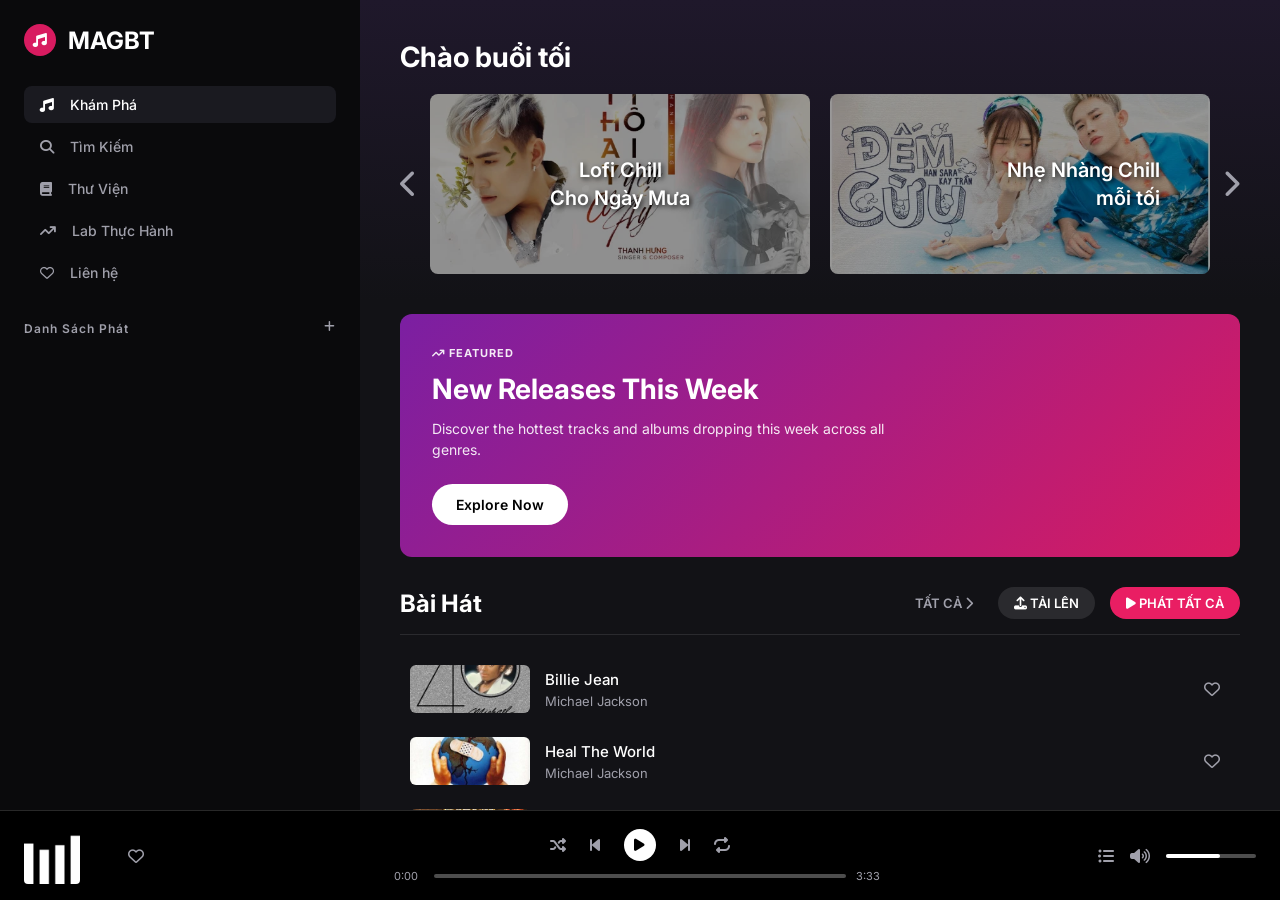
==== commit 134f81fa: "cap nhat lan thu nnn" ====
--- a/index.html
+++ b/index.html
@@ -206,7 +206,120 @@
     
             </div>
         </div>
-
+         <div class="pro-track-item" 
+             data-src="assets/music/list-song/Trúc Xinh.mp3"
+             data-title="Trúc Xinh"
+             data-artist="Unknown Artist"
+             data-thumb="assets/img/songs/Trúc Xinh.png">
+            
+            <div class="track-thumb">
+                <img src="assets/img/songs/Trúc Xinh.png" alt="Song Cover">
+                <div class="thumb-overlay"><i class="fa-solid fa-play"></i></div>
+            </div>
+            <div class="track-body">
+                <h4>Trúc Xinh</h4>
+                <p>Unknown Artist</p>
+            </div>
+            <div class="track-actions">
+                <i class="fa-regular fa-heart"></i>
+               
+            </div>
+        </div>
+         <div class="pro-track-item" 
+             data-src="assets/music/list-song/dung-lam-trai-tim-anh-dau.mp3"
+             data-title="Dừng Làm Trái Tim Anh Đau"
+             data-artist="Sơn Tùng MTP"
+             data-thumb="assets/img/songs/dung-lam-trai-tim-anh-dau.jpg">
+            
+            <div class="track-thumb">
+                <img src="assets/img/songs/dung-lam-trai-tim-anh-dau.jpg" alt="Song Cover">
+                <div class="thumb-overlay"><i class="fa-solid fa-play"></i></div>
+            </div>
+            <div class="track-body">
+                <h4>Dừng Làm Trái Tim Anh Đau</h4>
+                <p>Sơn Tùng MTP </p>
+            </div>
+            <div class="track-actions">
+                <i class="fa-regular fa-heart"></i>
+               
+            </div>
+        </div>
+         <div class="pro-track-item" 
+             data-src="assets/music/list-song/Nắng Dưới Chân Mây.mp3"
+             data-title="Nắng Dưới Chân Mây"
+             data-artist="Nguyễn Hữu Kha"
+             data-thumb="assets/img/songs/Nắng Dưới Chân Mây.png">
+            
+            <div class="track-thumb">
+                <img src="assets/img/songs/Nắng Dưới Chân Mây.png" alt="Song Cover">
+                <div class="thumb-overlay"><i class="fa-solid fa-play"></i></div>
+            </div>
+            <div class="track-body">
+                <h4>Nắng Dưới Chân Mây</h4>
+                <p>Nguyễn Hữu Kha</p>
+            </div>
+            <div class="track-actions">
+                <i class="fa-regular fa-heart"></i>
+               
+            </div>
+        </div>
+         <div class="pro-track-item" 
+             data-src="assets/music/list-song/Người Im Lặng Gặp Người Hay Nói.mp3"
+             data-title="Người Im Lặng Gặp Người Hay Nói"
+             data-artist="Hiếu Thứ Hai"
+             data-thumb="assets/img/songs/nguoiimlanggapnguoihaynoi.jpg">
+            
+            <div class="track-thumb">
+                <img src="assets/img/songs/nguoiimlanggapnguoihaynoi.jpg" alt="Song Cover">
+                <div class="thumb-overlay"><i class="fa-solid fa-play"></i></div>
+            </div>
+            <div class="track-body">
+                <h4>Người Im Lặng Gặp Người Hay Nói</h4>
+                <p>Hiếu Thứ Hai</p>
+            </div>
+            <div class="track-actions">
+                <i class="fa-regular fa-heart"></i>
+               
+            </div>
+        </div>
+         <div class="pro-track-item" 
+             data-src="assets/music/list-song/Học Tiếng Mèo Kêu.mp3"
+             data-title="Học Tiếng Mèo Kêu"
+             data-artist="Unknown Artist"
+             data-thumb="assets/img/songs/hoctiengmeokeu.jpg">
+            
+            <div class="track-thumb">
+                <img src="assets/img/songs/hoctiengmeokeu.jpg" alt="Song Cover">
+                <div class="thumb-overlay"><i class="fa-solid fa-play"></i></div>
+            </div>
+            <div class="track-body">
+                <h4>Học Tiếng Mèo Kêu</h4>
+                <p>Unknown Artist</p>
+            </div>
+            <div class="track-actions">
+                <i class="fa-regular fa-heart"></i>
+               
+            </div>
+        </div>
+         <div class="pro-track-item" 
+             data-src="assets/music/list-song/Xấu.mp3"
+             data-title="Xấu"
+             data-artist="Unknown Artist"
+             data-thumb="assets/img/songs/xau.jpg">
+            
+            <div class="track-thumb">
+                <img src="assets/img/songs/xau.jpg" alt="Song Cover">
+                <div class="thumb-overlay"><i class="fa-solid fa-play"></i></div>
+            </div>
+            <div class="track-body">
+                <h4>Xấu</h4>
+                <p>Unknown Artist</p>
+            </div>
+            <div class="track-actions">
+                <i class="fa-regular fa-heart"></i>
+               
+            </div>
+        </div>
       
        
 
--- a/css/responsive.css
+++ b/css/responsive.css
@@ -1,8 +1,8 @@
 /* ================= RESPONSIVE ENHANCEMENTS ================= */
 /* Giữ sidebar/menu như cũ - chỉ responsive content chính */
 
-/* MOBILE: < 480px */
-@media screen and (max-width: 479px) {
+/* MOBILE: < 650px */
+@media screen and (max-width: 650px) {
     .app-layout {
         flex-wrap: wrap;
     }
@@ -250,8 +250,8 @@
     }
 }
 
-/* TABLET: 480px - 768px */
-@media screen and (min-width: 480px) and (max-width: 768px) {
+/* TABLET: 650px - 768px */
+@media screen and (min-width: 650px) and (max-width: 768px) {
     .app-layout {
         flex-wrap: wrap;
     }
